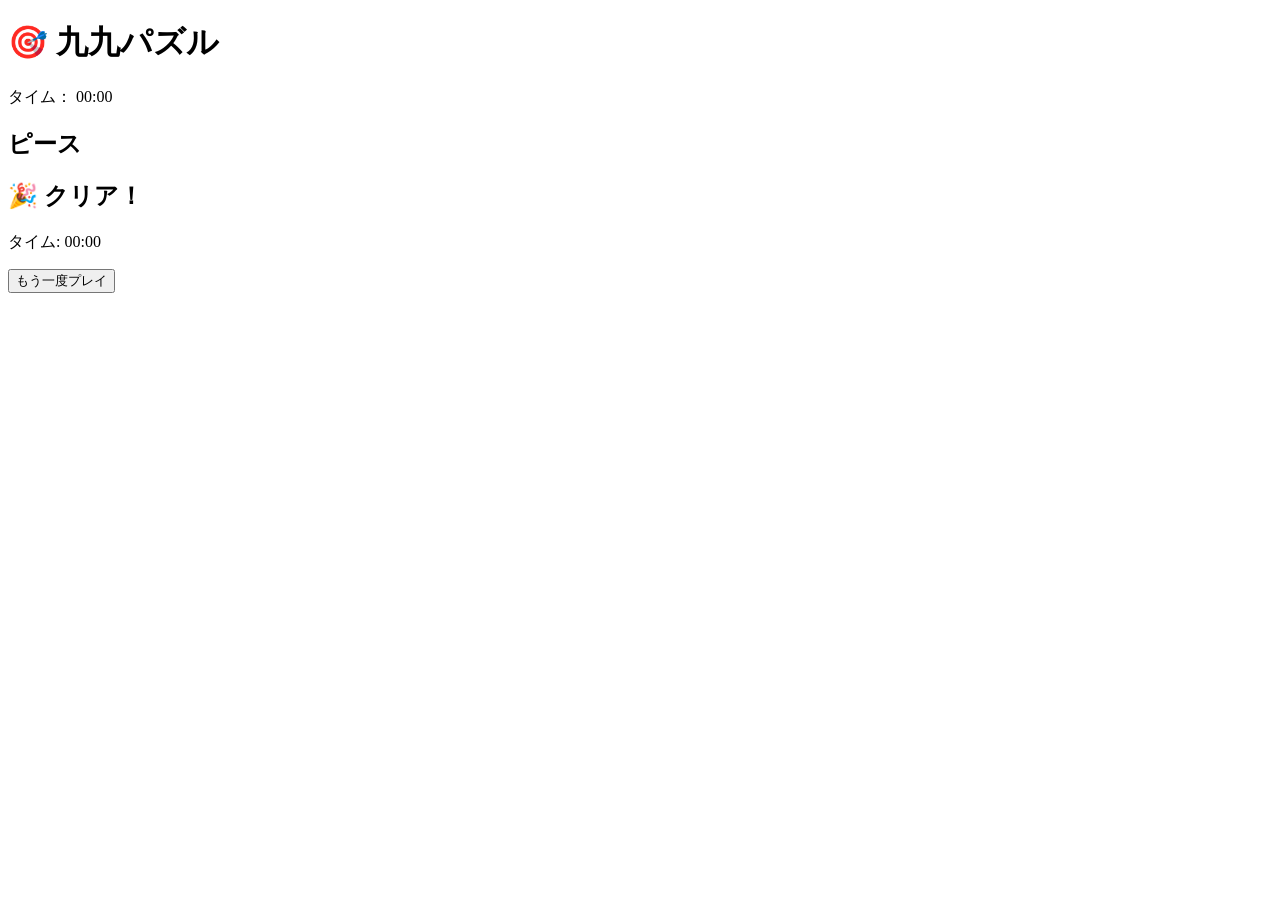
==== index.html @ ac4e8fff "Add index.html - main game page" ====
<!DOCTYPE html>
<html lang="ja">
<head>
    <meta charset="UTF-8">
    <meta name="viewport" content="width=device-width, initial-scale=1.0">
    <title>九九パズル - 9x9 Puzzle</title>
    <link rel="stylesheet" href="css/style.css">
</head>
<body>
    <div class="container">
        <!-- ヘッダー -->
        <header class="header">
            <h1>🎯 九九パズル</h1>
            <div class="timer-section">
                <span class="timer-label">タイム：</span>
                <span id="timer" class="timer">00:00</span>
            </div>
        </header>

        <!-- メインゲーム領域 -->
        <main class="game-area">
            <!-- 盤面 -->
            <div class="board-section">
                <div id="board" class="board"></div>
            </div>

            <!-- ピース置き場 -->
            <div class="pieces-section">
                <h2>ピース</h2>
                <div id="pieces-container" class="pieces-container"></div>
            </div>
        </main>

        <!-- ゲーム終了モーダル -->
        <div id="completion-modal" class="modal hidden">
            <div class="modal-content">
                <h2>🎉 クリア！</h2>
                <p id="final-time" class="final-time">タイム: 00:00</p>
                <button id="reset-btn" class="btn-reset">もう一度プレイ</button>
            </div>
        </div>
    </div>

    <!-- スクリプト読み込み -->
    <script src="js/pieces.js"></script>
    <script src="js/app.js"></script>
</body>
</html>
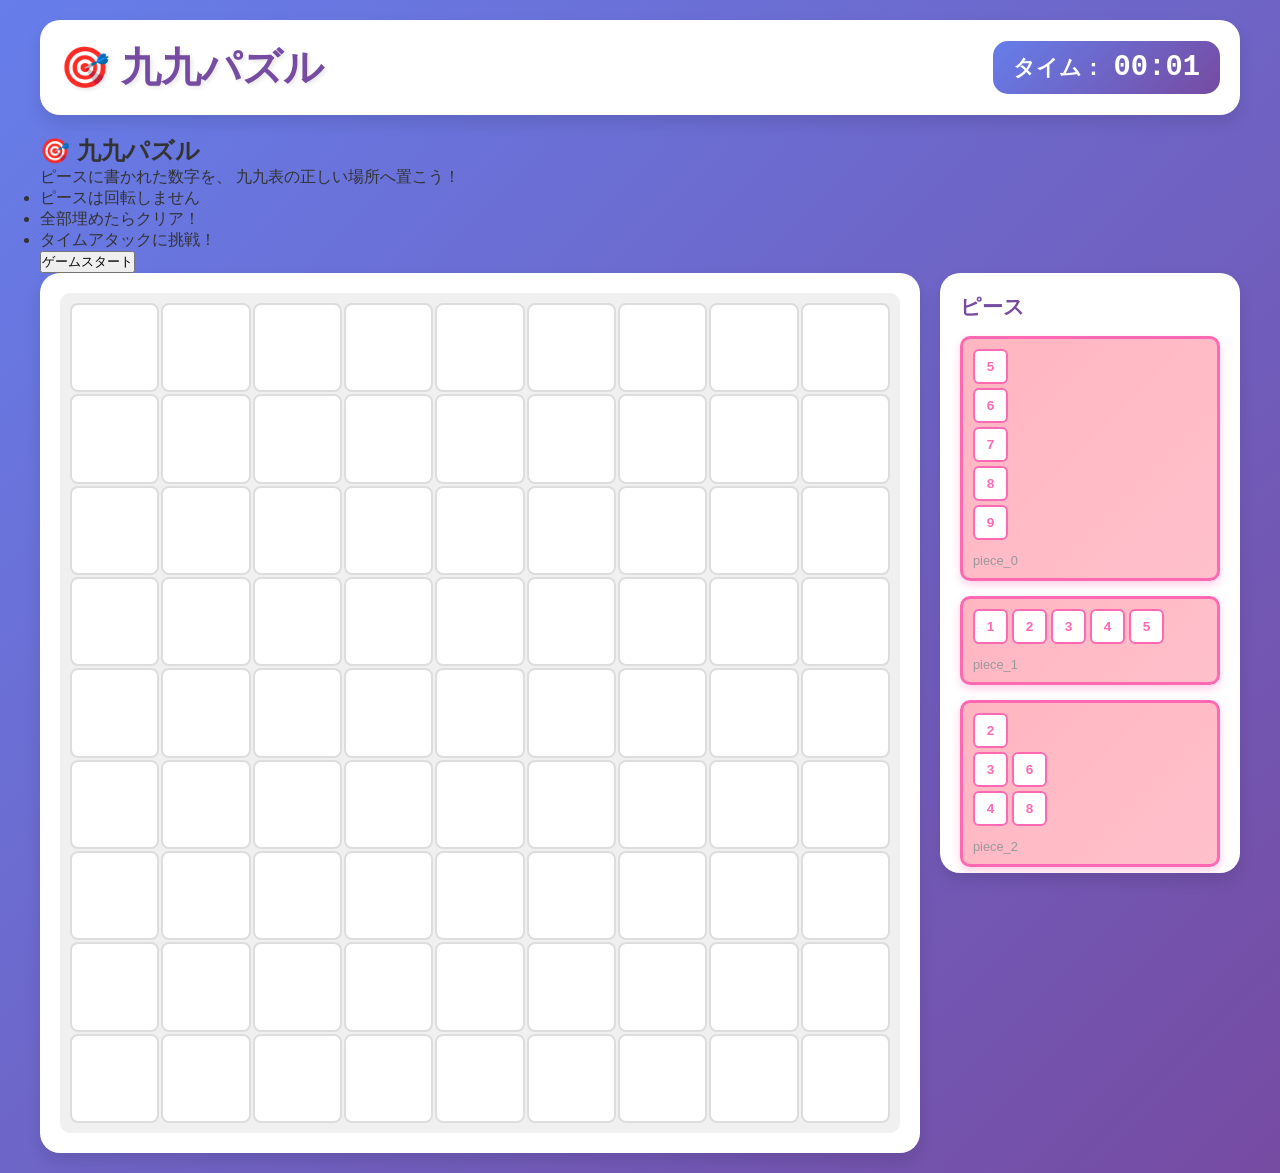
==== commit f0eaef1c: "Add start screen and improve gameplay" ====
--- a/index.html
+++ b/index.html
@@ -16,6 +16,28 @@
                 <span id="timer" class="timer">00:00</span>
             </div>
         </header>
+
+
+<div id="start-screen" class="start-screen">
+    <div class="start-card">
+        <h2>🎯 九九パズル</h2>
+
+        <p>
+            ピースに書かれた数字を、
+            九九表の正しい場所へ置こう！
+        </p>
+
+        <ul>
+            <li>ピースは回転しません</li>
+            <li>全部埋めたらクリア！</li>
+            <li>タイムアタックに挑戦！</li>
+        </ul>
+
+        <button id="start-btn">
+            ゲームスタート
+        </button>
+    </div>
+</div>
 
         <!-- メインゲーム領域 -->
         <main class="game-area">
--- a/css/style.css
+++ b/css/style.css
@@ -0,0 +1,321 @@
+* {
+    margin: 0;
+    padding: 0;
+    box-sizing: border-box;
+}
+
+body {
+    font-family: 'Comic Sans MS', 'Segoe UI', cursive, sans-serif;
+    background: linear-gradient(135deg, #667eea 0%, #764ba2 100%);
+    min-height: 100vh;
+    padding: 20px;
+    color: #333;
+}
+
+.container {
+    max-width: 1200px;
+    margin: 0 auto;
+}
+
+/* ===== ヘッダー ===== */
+.header {
+    background: white;
+    border-radius: 20px;
+    padding: 20px;
+    margin-bottom: 20px;
+    box-shadow: 0 8px 16px rgba(0, 0, 0, 0.1);
+    display: flex;
+    justify-content: space-between;
+    align-items: center;
+    flex-wrap: wrap;
+    gap: 20px;
+}
+
+.header h1 {
+    font-size: 2.5em;
+    color: #764ba2;
+    text-shadow: 2px 2px 4px rgba(0, 0, 0, 0.1);
+}
+
+.timer-section {
+    display: flex;
+    align-items: center;
+    gap: 10px;
+    font-size: 1.5em;
+    background: linear-gradient(135deg, #667eea 0%, #764ba2 100%);
+    color: white;
+    padding: 10px 20px;
+    border-radius: 15px;
+    font-weight: bold;
+}
+
+.timer-label {
+    font-size: 0.9em;
+}
+
+#timer {
+    font-size: 1.2em;
+    font-family: 'Courier New', monospace;
+    min-width: 80px;
+}
+
+/* ===== ゲーム領域 ===== */
+.game-area {
+    display: flex;
+    gap: 20px;
+    flex-wrap: wrap;
+    justify-content: space-between;
+}
+
+.board-section {
+    flex: 1;
+    min-width: 300px;
+    background: white;
+    border-radius: 20px;
+    padding: 20px;
+    box-shadow: 0 8px 16px rgba(0, 0, 0, 0.1);
+}
+
+/* ===== ボード（9x9） ===== */
+.board {
+    display: grid;
+    grid-template-columns: repeat(9, 1fr);
+    grid-template-rows: repeat(9, 1fr);
+    gap: 2px;
+    background: #f0f0f0;
+    padding: 10px;
+    border-radius: 10px;
+    aspect-ratio: 1;
+}
+
+.cell {
+    background: white;
+    border: 2px solid #ddd;
+    border-radius: 8px;
+    display: flex;
+    align-items: center;
+    justify-content: center;
+    font-weight: bold;
+    font-size: clamp(0.9em, 3vw, 1.5em);
+    color: #333;
+    position: relative;
+    overflow: hidden;
+    cursor: pointer;
+    transition: all 0.3s ease;
+}
+
+.cell:hover {
+    border-color: #667eea;
+    background: #f5f5ff;
+}
+
+.cell.filled {
+    background: linear-gradient(135deg, #667eea 0%, #764ba2 100%);
+    color: white;
+    border-color: #764ba2;
+}
+
+/* ===== ピース置き場 ===== */
+.pieces-section {
+    flex: 0 1 300px;
+    background: white;
+    border-radius: 20px;
+    padding: 20px;
+    box-shadow: 0 8px 16px rgba(0, 0, 0, 0.1);
+    max-height: 600px;
+    overflow-y: auto;
+}
+
+.pieces-section h2 {
+    color: #764ba2;
+    margin-bottom: 15px;
+    font-size: 1.3em;
+}
+
+.pieces-container {
+    display: flex;
+    flex-direction: column;
+    gap: 15px;
+}
+
+/* ===== ピース ===== */
+.piece {
+    background: linear-gradient(135deg, #FFB6C1 0%, #FFC0CB 100%);
+    border: 3px solid #FF69B4;
+    border-radius: 10px;
+    padding: 10px;
+    cursor: grab;
+    transition: all 0.3s ease;
+    box-shadow: 0 4px 8px rgba(255, 105, 180, 0.3);
+    user-select: none;
+    touch-action: none;
+}
+
+.piece:hover {
+    transform: scale(1.05);
+    box-shadow: 0 8px 16px rgba(255, 105, 180, 0.5);
+}
+
+.piece.dragging {
+    opacity: 0.7;
+    cursor: grabbing;
+}
+
+.piece-grid {
+    display: inline-grid;
+    gap: 4px;
+    margin-bottom: 8px;
+}
+
+.piece-cell {
+    width: 35px;
+    height: 35px;
+    background: white;
+    border: 2px solid #FF69B4;
+    border-radius: 6px;
+    display: flex;
+    align-items: center;
+    justify-content: center;
+    font-weight: bold;
+    font-size: 0.85em;
+    color: #FF69B4;
+}
+
+.piece-id {
+    font-size: 0.8em;
+    color: #999;
+    margin-top: 5px;
+}
+
+/* ===== モーダル ===== */
+.modal {
+    position: fixed;
+    top: 0;
+    left: 0;
+    width: 100%;
+    height: 100%;
+    background: rgba(0, 0, 0, 0.5);
+    display: flex;
+    align-items: center;
+    justify-content: center;
+    z-index: 1000;
+    transition: opacity 0.3s ease;
+}
+
+.modal.hidden {
+    display: none;
+}
+
+.modal-content {
+    background: white;
+    border-radius: 20px;
+    padding: 40px;
+    text-align: center;
+    box-shadow: 0 16px 32px rgba(0, 0, 0, 0.2);
+    animation: popIn 0.3s ease;
+}
+
+@keyframes popIn {
+    from {
+        transform: scale(0.5);
+        opacity: 0;
+    }
+    to {
+        transform: scale(1);
+        opacity: 1;
+    }
+}
+
+.modal-content h2 {
+    font-size: 2.5em;
+    color: #764ba2;
+    margin-bottom: 20px;
+}
+
+.final-time {
+    font-size: 1.8em;
+    color: #667eea;
+    font-family: 'Courier New', monospace;
+    margin-bottom: 30px;
+    font-weight: bold;
+}
+
+.btn-reset {
+    background: linear-gradient(135deg, #667eea 0%, #764ba2 100%);
+    color: white;
+    border: none;
+    padding: 15px 40px;
+    font-size: 1.2em;
+    border-radius: 15px;
+    cursor: pointer;
+    font-family: inherit;
+    font-weight: bold;
+    transition: all 0.3s ease;
+    box-shadow: 0 4px 8px rgba(0, 0, 0, 0.2);
+}
+
+.btn-reset:hover {
+    transform: translateY(-2px);
+    box-shadow: 0 8px 16px rgba(0, 0, 0, 0.3);
+}
+
+.btn-reset:active {
+    transform: translateY(0);
+}
+
+/* ===== レスポンシブ ===== */
+@media (max-width: 768px) {
+    .game-area {
+        flex-direction: column;
+    }
+
+    .pieces-section {
+        flex: 1;
+        max-height: none;
+    }
+
+    .header {
+        flex-direction: column;
+        gap: 15px;
+    }
+
+    .header h1 {
+        font-size: 2em;
+    }
+
+    .timer-section {
+        font-size: 1.2em;
+    }
+}
+
+@media (max-width: 480px) {
+    body {
+        padding: 10px;
+    }
+
+    .board-section,
+    .pieces-section,
+    .header {
+        padding: 15px;
+        border-radius: 15px;
+    }
+
+    .header h1 {
+        font-size: 1.5em;
+    }
+
+    .piece-cell {
+        width: 30px;
+        height: 30px;
+        font-size: 0.75em;
+    }
+
+    .modal-content {
+        padding: 30px 20px;
+        margin: 20px;
+    }
+
+    .modal-content h2 {
+        font-size: 2em;
+    }
+}
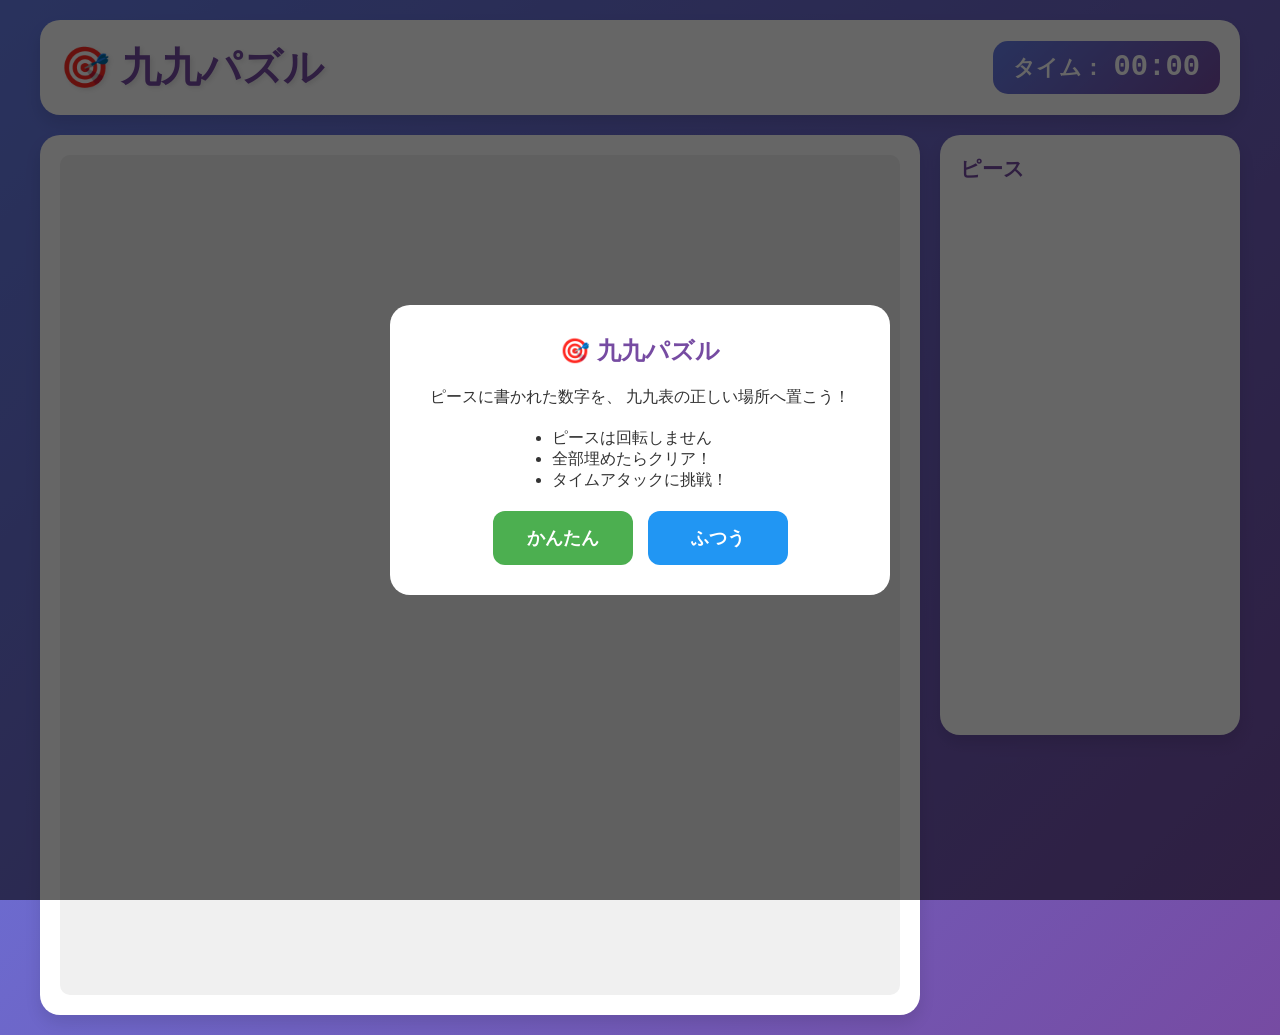
==== commit 263fdef0: "Add difficulty selection buttons to index.html Replaced start button with difficulty selection butto" ====
--- a/index.html
+++ b/index.html
@@ -33,9 +33,17 @@
             <li>タイムアタックに挑戦！</li>
         </ul>
 
-        <button id="start-btn">
-            ゲームスタート
-        </button>
+       <div class="difficulty-buttons">
+
+    <button id="easy-btn" class="difficulty-btn easy">
+        かんたん
+    </button>
+
+    <button id="normal-btn" class="difficulty-btn normal">
+        ふつう
+    </button>
+
+</div>
     </div>
 </div>
 
@@ -66,5 +74,7 @@
     <!-- スクリプト読み込み -->
     <script src="js/pieces.js"></script>
     <script src="js/app.js"></script>
+    <!-- ドラッグ中のゴーストピース -->
+<div id="ghost-piece" class="ghost-piece"></div>
 </body>
 </html>
--- a/css/style.css
+++ b/css/style.css
@@ -124,6 +124,7 @@
     box-shadow: 0 8px 16px rgba(0, 0, 0, 0.1);
     max-height: 600px;
     overflow-y: auto;
+    -webkit-overflow-scrolling: touch;
 }
 
 .pieces-section h2 {
@@ -148,7 +149,7 @@
     transition: all 0.3s ease;
     box-shadow: 0 4px 8px rgba(255, 105, 180, 0.3);
     user-select: none;
-    touch-action: none;
+    touch-action: manipulation;
 }
 
 .piece:hover {
@@ -185,6 +186,26 @@
     font-size: 0.8em;
     color: #999;
     margin-top: 5px;
+}
+
+/* スクロールバーを太くする */
+
+.pieces-section::-webkit-scrollbar {
+    width: 18px;
+}
+
+.pieces-section::-webkit-scrollbar-track {
+    background: #ddd;
+    border-radius: 10px;
+}
+
+.pieces-section::-webkit-scrollbar-thumb {
+    background: #764ba2;
+    border-radius: 10px;
+}
+
+.pieces-section::-webkit-scrollbar-thumb:hover {
+    background: #5e3c86;
 }
 
 /* ===== モーダル ===== */
@@ -319,3 +340,101 @@
         font-size: 2em;
     }
 }
+
+.start-screen {
+    position: fixed;
+    inset: 0;
+    background: rgba(0,0,0,0.6);
+
+    display: flex;
+    justify-content: center;
+    align-items: center;
+
+    z-index: 2000;
+}
+
+.start-card {
+    background: white;
+    padding: 30px;
+    border-radius: 20px;
+    width: min(90%, 500px);
+
+    text-align: center;
+}
+
+.start-card h2 {
+    color: #764ba2;
+    margin-bottom: 20px;
+}
+
+.start-card ul {
+    text-align: left;
+    margin: 20px auto;
+    width: fit-content;
+}
+
+#start-btn {
+    background: linear-gradient(
+        135deg,
+        #667eea 0%,
+        #764ba2 100%
+    );
+
+    color: white;
+    border: none;
+
+    padding: 15px 30px;
+
+    border-radius: 12px;
+
+    font-size: 1rem;
+
+    cursor: pointer;
+}
+
+.difficulty-buttons {
+    display: flex;
+    gap: 15px;
+    justify-content: center;
+    margin-top: 20px;
+}
+
+.difficulty-btn {
+    padding: 15px 30px;
+    font-size: 1.1em;
+    font-weight: bold;
+    border: none;
+    border-radius: 12px;
+    cursor: pointer;
+    color: white;
+    min-width: 140px;
+}
+
+.difficulty-btn.easy {
+    background: #4CAF50;
+}
+
+.difficulty-btn.normal {
+    background: #2196F3;
+}
+
+.difficulty-btn:hover {
+    transform: scale(1.05);
+}
+
+/* ===== ドラッグ中ゴースト ===== */
+
+.ghost-piece {
+    position: fixed;
+
+    pointer-events: none;
+
+    opacity: 0.6;
+
+    z-index: 9999;
+
+    display: none;
+
+    transform: translate(-50%, -50%);
+}
+
